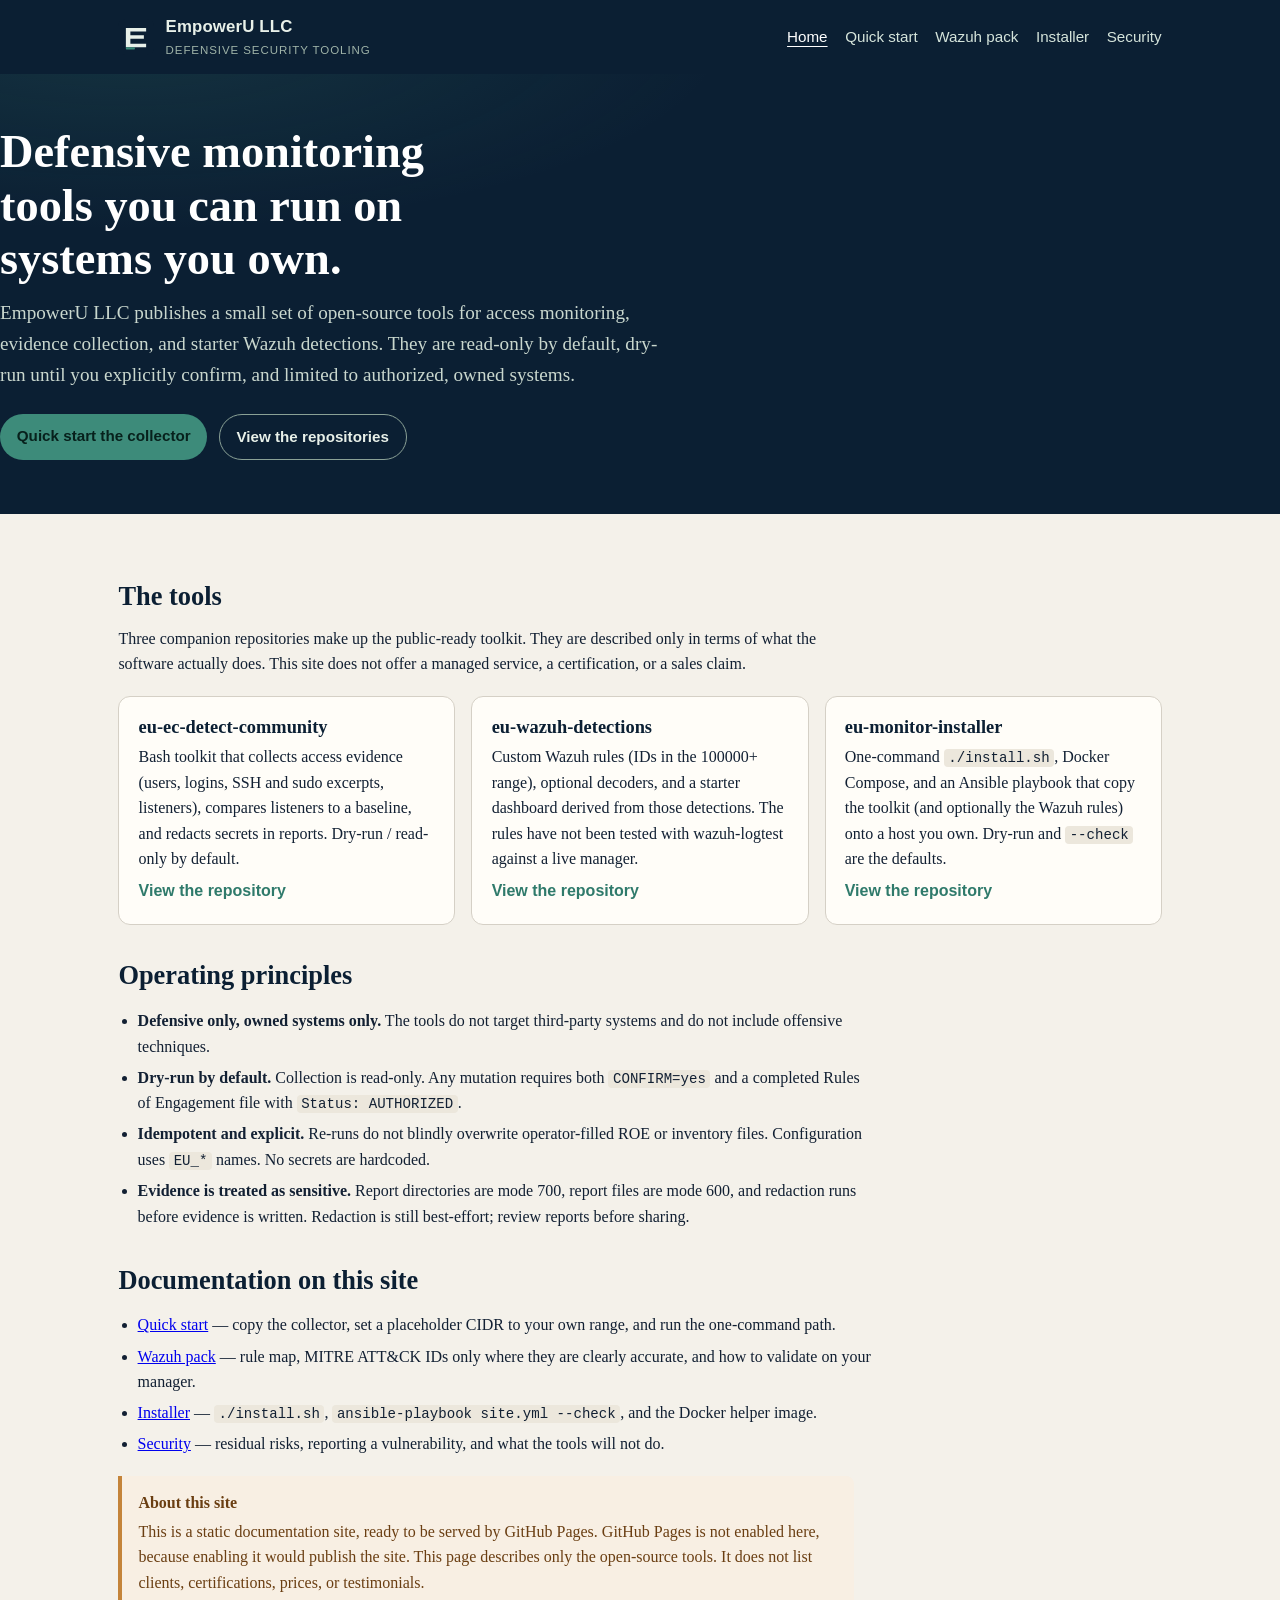
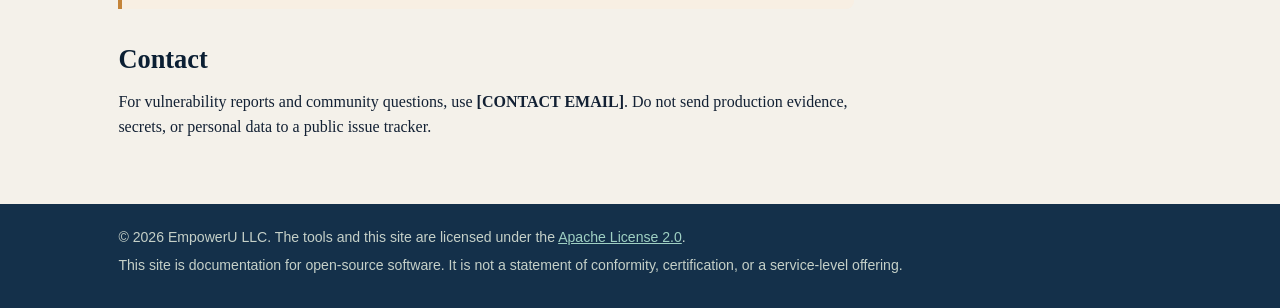
==== index.html @ fafade03 "Initial commit of the EmpowerU security tooling documentation site. Static HTML and CSS for a GitHub" ====
<!DOCTYPE html>
<html lang="en">
<head>
  <meta charset="utf-8">
  <meta name="viewport" content="width=device-width, initial-scale=1">
  <meta name="description" content="Open-source defensive security tooling published by EmpowerU LLC: access monitoring, Wazuh detection rules, and a dry-run installer.">
  <title>EmpowerU LLC — defensive security tooling</title>
  <link rel="stylesheet" href="css/styles.css">
  <link rel="icon" href="assets/mark.svg" type="image/svg+xml">
</head>
<body>
  <a class="skip" href="#content">Skip to content</a>
  <header class="site">
    <div class="wrap">
      <a class="brand" href="index.html">
        <img src="assets/mark.svg" alt="">
        <span>EmpowerU LLC<small>Defensive security tooling</small></span>
      </a>
      <nav class="primary" aria-label="Primary">
        <a href="index.html" aria-current="page">Home</a>
        <a href="docs/quick-start.html">Quick start</a>
        <a href="docs/wazuh-pack.html">Wazuh pack</a>
        <a href="docs/installer.html">Installer</a>
        <a href="docs/security.html">Security</a>
      </nav>
    </div>
  </header>

  <div class="hero">
    <div class="wrap">
      <h1>Defensive monitoring tools you can run on systems you own.</h1>
      <p class="lede">EmpowerU LLC publishes a small set of open-source tools for access monitoring, evidence collection, and starter Wazuh detections. They are read-only by default, dry-run until you explicitly confirm, and limited to authorized, owned systems.</p>
      <div class="actions">
        <a class="btn" href="docs/quick-start.html">Quick start the collector</a>
        <a class="btn-secondary" href="#tools">View the repositories</a>
      </div>
    </div>
  </div>

  <main id="content">
    <div class="wrap prose">
      <h2 id="tools">The tools</h2>
      <p>Three companion repositories make up the public-ready toolkit. They are described only in terms of what the software actually does. This site does not offer a managed service, a certification, or a sales claim.</p>

      <div class="cards">
        <article class="card">
          <h3>eu-ec-detect-community</h3>
          <p>Bash toolkit that collects access evidence (users, logins, SSH and sudo excerpts, listeners), compares listeners to a baseline, and redacts secrets in reports. Dry-run / read-only by default.</p>
          <a href="https://github.com/bravo1alpha95-dev/eu-ec-detect-community">View the repository</a>
        </article>
        <article class="card">
          <h3>eu-wazuh-detections</h3>
          <p>Custom Wazuh rules (IDs in the 100000+ range), optional decoders, and a starter dashboard derived from those detections. The rules have not been tested with wazuh-logtest against a live manager.</p>
          <a href="https://github.com/bravo1alpha95-dev/eu-wazuh-detections">View the repository</a>
        </article>
        <article class="card">
          <h3>eu-monitor-installer</h3>
          <p>One-command <code>./install.sh</code>, Docker Compose, and an Ansible playbook that copy the toolkit (and optionally the Wazuh rules) onto a host you own. Dry-run and <code>--check</code> are the defaults.</p>
          <a href="https://github.com/bravo1alpha95-dev/eu-monitor-installer">View the repository</a>
        </article>
      </div>

      <h2>Operating principles</h2>
      <ul class="principles">
        <li><strong>Defensive only, owned systems only.</strong> The tools do not target third-party systems and do not include offensive techniques.</li>
        <li><strong>Dry-run by default.</strong> Collection is read-only. Any mutation requires both <code>CONFIRM=yes</code> and a completed Rules of Engagement file with <code>Status: AUTHORIZED</code>.</li>
        <li><strong>Idempotent and explicit.</strong> Re-runs do not blindly overwrite operator-filled ROE or inventory files. Configuration uses <code>EU_*</code> names. No secrets are hardcoded.</li>
        <li><strong>Evidence is treated as sensitive.</strong> Report directories are mode 700, report files are mode 600, and redaction runs before evidence is written. Redaction is still best-effort; review reports before sharing.</li>
      </ul>

      <h2>Documentation on this site</h2>
      <ul class="principles">
        <li><a href="docs/quick-start.html">Quick start</a> — copy the collector, set a placeholder CIDR to your own range, and run the one-command path.</li>
        <li><a href="docs/wazuh-pack.html">Wazuh pack</a> — rule map, MITRE ATT&amp;CK IDs only where they are clearly accurate, and how to validate on your manager.</li>
        <li><a href="docs/installer.html">Installer</a> — <code>./install.sh</code>, <code>ansible-playbook site.yml --check</code>, and the Docker helper image.</li>
        <li><a href="docs/security.html">Security</a> — residual risks, reporting a vulnerability, and what the tools will not do.</li>
      </ul>

      <div class="callout">
        <strong>About this site</strong>
        This is a static documentation site, ready to be served by GitHub Pages. GitHub Pages is not enabled here, because enabling it would publish the site. This page describes only the open-source tools. It does not list clients, certifications, prices, or testimonials.
      </div>

      <h2>Contact</h2>
      <p>For vulnerability reports and community questions, use <strong>[CONTACT EMAIL]</strong>. Do not send production evidence, secrets, or personal data to a public issue tracker.</p>
    </div>
  </main>

  <footer class="site">
    <div class="wrap">
      <p>© 2026 EmpowerU LLC. The tools and this site are licensed under the <a href="https://github.com/bravo1alpha95-dev/eu-security-site/blob/main/LICENSE">Apache License 2.0</a>.</p>
      <p>This site is documentation for open-source software. It is not a statement of conformity, certification, or a service-level offering.</p>
    </div>
  </footer>
</body>
</html>
---- css/styles.css ----
/* EmpowerU security tooling site. Self-contained: no webfonts, no third-party scripts. */
:root {
  --ink: #122033;
  --ink-soft: #3a4a5c;
  --paper: #f4f1ea;
  --paper-2: #fffdf8;
  --navy: #0b1f33;
  --navy-2: #14304a;
  --teal: #2f7a6b;
  --teal-2: #3d8b7a;
  --line: #d5d0c6;
  --warn-bg: #f8efe3;
  --warn-ink: #6a3e12;
  --focus: #1d6fd6;
  --max: 68rem;
  --radius: 12px;
  font-synthesis: none;
}

*, *::before, *::after { box-sizing: border-box; }

html { scroll-behavior: smooth; }

body {
  margin: 0;
  font-family: "Iowan Old Style", "Palatino Linotype", Palatino, "Book Antiqua", "Times New Roman", serif;
  color: var(--ink);
  background: var(--paper);
  line-height: 1.6;
  min-height: 100vh;
  display: flex;
  flex-direction: column;
}

.skip {
  position: absolute;
  left: -999px;
  top: 0;
  background: var(--navy);
  color: #fff;
  padding: 0.5rem 1rem;
  z-index: 10;
}
.skip:focus { left: 0; }

header.site {
  background: var(--navy);
  color: #e8f0e9;
}

header.site .wrap {
  max-width: var(--max);
  margin: 0 auto;
  padding: 0.9rem 1.4rem;
  display: flex;
  align-items: center;
  justify-content: space-between;
  gap: 1rem;
  flex-wrap: wrap;
}

.brand {
  display: flex;
  align-items: center;
  gap: 0.75rem;
  color: inherit;
  text-decoration: none;
  font-weight: 650;
  letter-spacing: 0.01em;
}
.brand img { width: 2.2rem; height: 2.2rem; display: block; }
.brand span { font-family: "Segoe UI", "Helvetica Neue", Helvetica, Arial, sans-serif; font-size: 1.05rem; }
.brand small {
  display: block;
  font-weight: 400;
  font-size: 0.72rem;
  letter-spacing: 0.08em;
  text-transform: uppercase;
  color: #9fb3a8;
}

nav.primary { display: flex; flex-wrap: wrap; gap: 0.3rem 1.1rem; }
nav.primary a {
  color: #d5e4db;
  text-decoration: none;
  font-family: "Segoe UI", "Helvetica Neue", Helvetica, Arial, sans-serif;
  font-size: 0.95rem;
}
nav.primary a:hover, nav.primary a[aria-current="page"] {
  color: #fff;
  text-decoration: underline;
  text-underline-offset: 0.25em;
}

main { flex: 1; }
main .wrap, footer .wrap {
  max-width: var(--max);
  margin: 0 auto;
  padding: 2rem 1.4rem 3rem;
}

.hero {
  background:
    radial-gradient(1200px 400px at 10% -10%, rgba(61, 139, 122, 0.18), transparent 50%),
    var(--navy);
  color: #eef4ef;
  padding: 3.2rem 0 3.4rem;
}
.hero .wrap { padding-top: 0; padding-bottom: 0; }
.hero h1 {
  font-size: clamp(2rem, 4vw, 2.9rem);
  line-height: 1.15;
  margin: 0 0 0.8rem;
  font-weight: 650;
  max-width: 20ch;
}
.hero p.lede {
  font-size: 1.2rem;
  max-width: 42rem;
  margin: 0 0 1.5rem;
  color: #c9d7ce;
}
.actions { display: flex; flex-wrap: wrap; gap: 0.7rem; }

a.btn, a.btn-secondary {
  font-family: "Segoe UI", "Helvetica Neue", Helvetica, Arial, sans-serif;
  display: inline-block;
  padding: 0.6rem 1.05rem;
  border-radius: 999px;
  text-decoration: none;
  font-weight: 600;
  font-size: 0.95rem;
}
a.btn { background: var(--teal-2); color: #07211c; }
a.btn:hover { background: #4ea08e; }
a.btn-secondary { background: transparent; color: #e8f0e9; border: 1px solid #8aa196; }
a.btn-secondary:hover { border-color: #fff; color: #fff; }

h1, h2, h3 { font-weight: 650; line-height: 1.2; color: var(--navy); }
.hero h1 { color: #fff; }
h2 { font-size: 1.65rem; margin: 2.2rem 0 0.8rem; }
h3 { font-size: 1.15rem; margin: 1.4rem 0 0.5rem; }

p { margin: 0 0 1rem; }
.prose p, .prose li { max-width: 46rem; }
.muted { color: var(--ink-soft); }

.cards {
  display: grid;
  grid-template-columns: repeat(auto-fit, minmax(16.5rem, 1fr));
  gap: 1rem;
  margin: 1.2rem 0 2rem;
}
.card {
  background: var(--paper-2);
  border: 1px solid var(--line);
  border-radius: var(--radius);
  padding: 1.15rem 1.2rem 1.25rem;
  display: flex;
  flex-direction: column;
  gap: 0.4rem;
}
.card h3 { margin: 0; }
.card p { margin: 0; flex: 1; }
.card a { font-family: "Segoe UI", "Helvetica Neue", Helvetica, Arial, sans-serif; color: var(--teal); font-weight: 600; text-decoration: none; }
.card a:hover { text-decoration: underline; }

ul.principles { padding-left: 1.2rem; }
ul.principles li { margin: 0.35rem 0; }

.callout {
  background: var(--warn-bg);
  color: var(--warn-ink);
  border-left: 4px solid #c4843a;
  padding: 0.85rem 1rem;
  border-radius: 0 8px 8px 0;
  margin: 1.2rem 0;
  max-width: 46rem;
}
.callout strong { display: block; margin-bottom: 0.2rem; }

table {
  width: 100%;
  border-collapse: collapse;
  font-size: 0.95rem;
  background: var(--paper-2);
  margin: 1rem 0 1.5rem;
  overflow-x: auto;
  display: block;
  max-width: 100%;
}
th, td {
  text-align: left;
  padding: 0.55rem 0.7rem;
  border-bottom: 1px solid var(--line);
  vertical-align: top;
}
th { background: var(--navy-2); color: #eef4ef; font-family: "Segoe UI", "Helvetica Neue", Helvetica, Arial, sans-serif; font-weight: 600; }
code, kbd {
  font-family: "SFMono-Regular", "Cascadia Code", "Consolas", "Liberation Mono", Menlo, monospace;
  font-size: 0.88em;
  background: #ece7dc;
  padding: 0.08em 0.32em;
  border-radius: 4px;
}
pre {
  background: var(--navy);
  color: #e6eee8;
  padding: 1rem 1.1rem;
  border-radius: 8px;
  overflow-x: auto;
  max-width: 50rem;
}
pre code { background: transparent; color: inherit; padding: 0; font-size: 0.86rem; }

footer.site {
  background: var(--navy-2);
  color: #c5d0c8;
  font-family: "Segoe UI", "Helvetica Neue", Helvetica, Arial, sans-serif;
  font-size: 0.88rem;
}
footer.site .wrap { padding-top: 1.4rem; padding-bottom: 1.6rem; }
footer.site a { color: #9fd0c3; }
footer.site p { margin: 0 0 0.35rem; max-width: 50rem; }

a:focus-visible, button:focus-visible {
  outline: 3px solid var(--focus);
  outline-offset: 2px;
}

@media (prefers-reduced-motion: reduce) {
  html { scroll-behavior: auto; }
}

@media (max-width: 40rem) {
  .hero { padding: 2.2rem 0; }
  .hero h1 { max-width: none; }
}
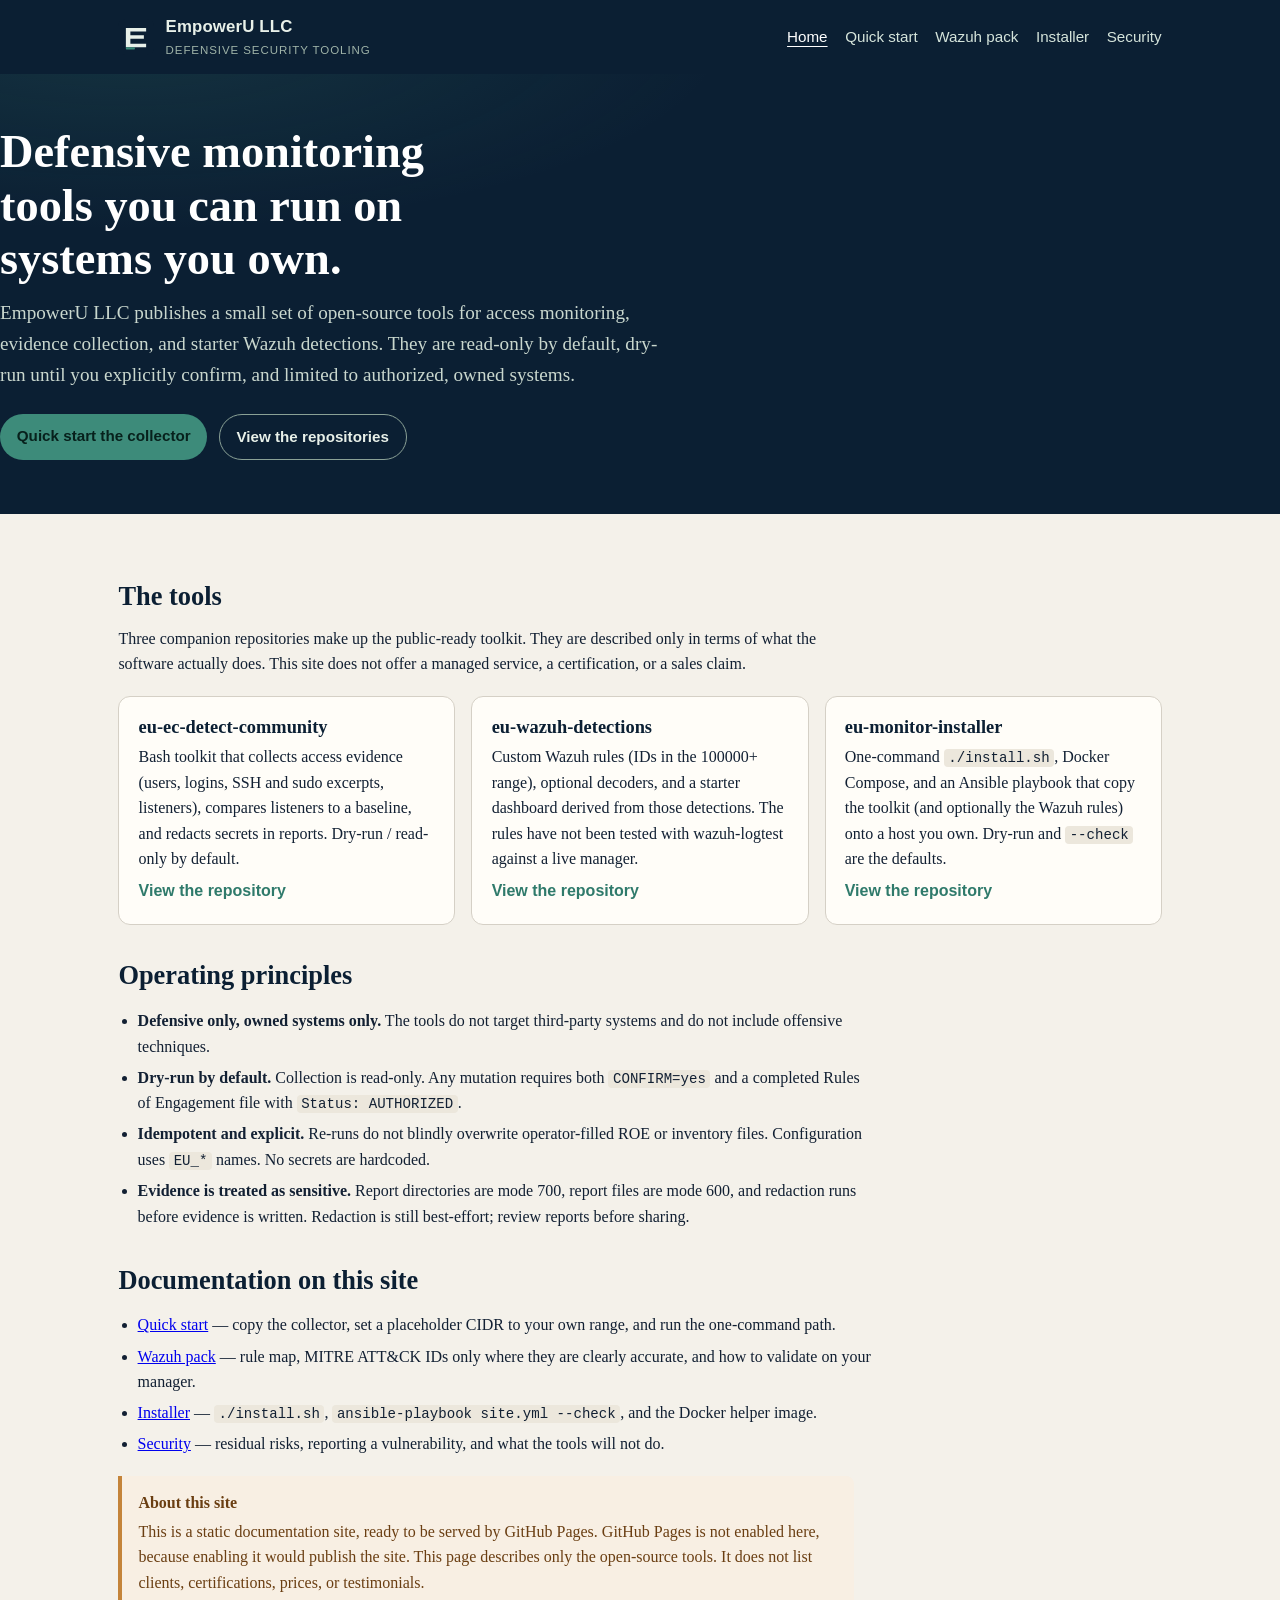
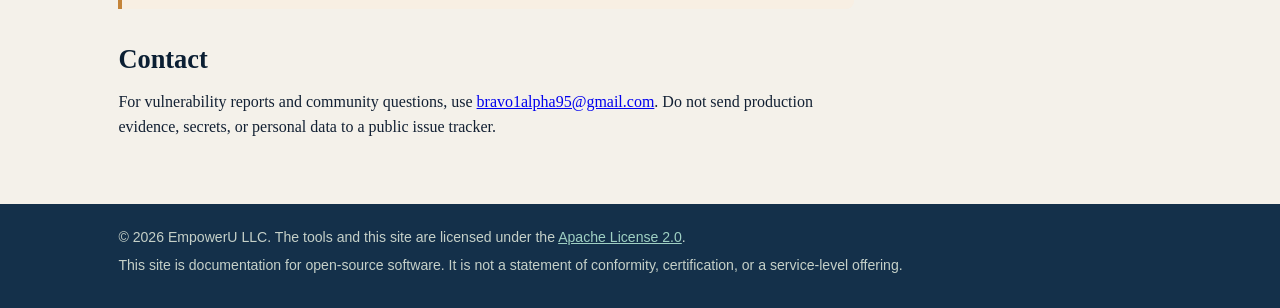
==== commit 501083ea: "Publish bravo1alpha95@gmail.com as the site and security contact. GitHub Pages is still not enabled." ====
--- a/index.html
+++ b/index.html
@@ -82,7 +82,7 @@
       </div>
 
       <h2>Contact</h2>
-      <p>For vulnerability reports and community questions, use <strong>[CONTACT EMAIL]</strong>. Do not send production evidence, secrets, or personal data to a public issue tracker.</p>
+      <p>For vulnerability reports and community questions, use <a href="mailto:bravo1alpha95@gmail.com">bravo1alpha95@gmail.com</a>. Do not send production evidence, secrets, or personal data to a public issue tracker.</p>
     </div>
   </main>
 
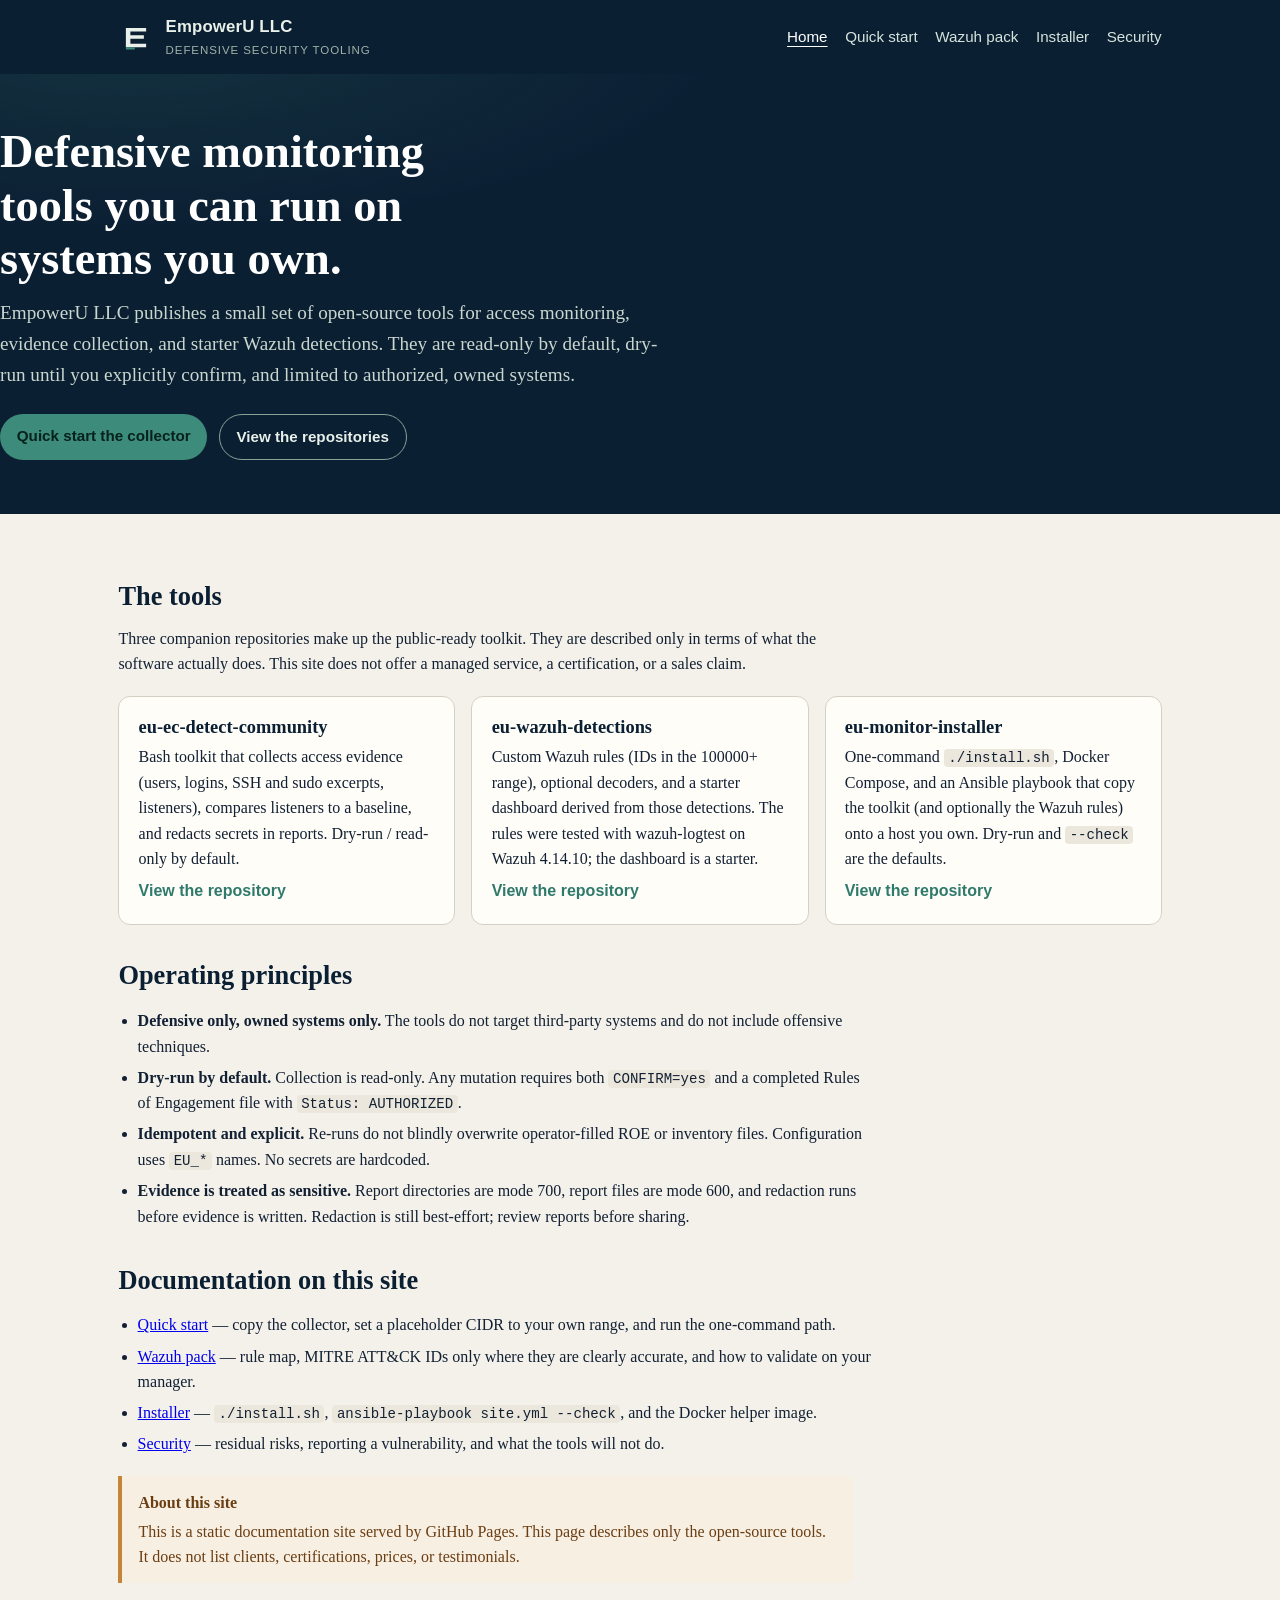
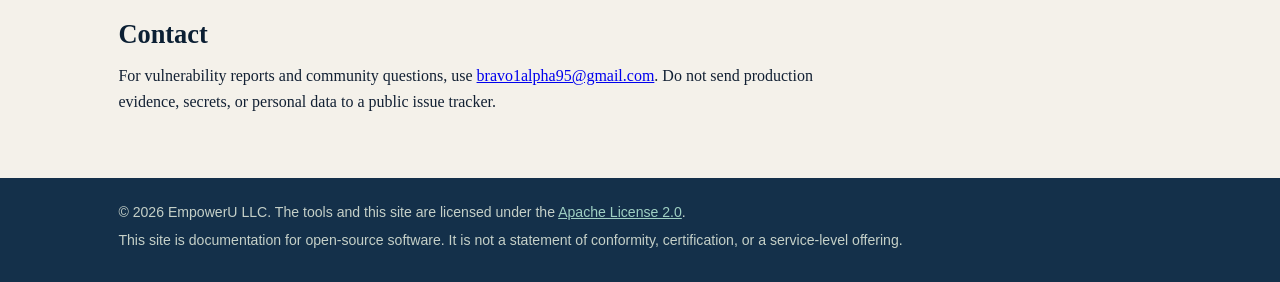
==== commit 6a1edaf9: "Correct stale launch claims: Pages is live, Wazuh rules tested on 4.14.10" ====
--- a/index.html
+++ b/index.html
@@ -50,7 +50,7 @@
         </article>
         <article class="card">
           <h3>eu-wazuh-detections</h3>
-          <p>Custom Wazuh rules (IDs in the 100000+ range), optional decoders, and a starter dashboard derived from those detections. The rules have not been tested with wazuh-logtest against a live manager.</p>
+          <p>Custom Wazuh rules (IDs in the 100000+ range), optional decoders, and a starter dashboard derived from those detections. The rules were tested with wazuh-logtest on Wazuh 4.14.10; the dashboard is a starter.</p>
           <a href="https://github.com/bravo1alpha95-dev/eu-wazuh-detections">View the repository</a>
         </article>
         <article class="card">
@@ -78,7 +78,7 @@
 
       <div class="callout">
         <strong>About this site</strong>
-        This is a static documentation site, ready to be served by GitHub Pages. GitHub Pages is not enabled here, because enabling it would publish the site. This page describes only the open-source tools. It does not list clients, certifications, prices, or testimonials.
+        This is a static documentation site served by GitHub Pages. This page describes only the open-source tools. It does not list clients, certifications, prices, or testimonials.
       </div>
 
       <h2>Contact</h2>
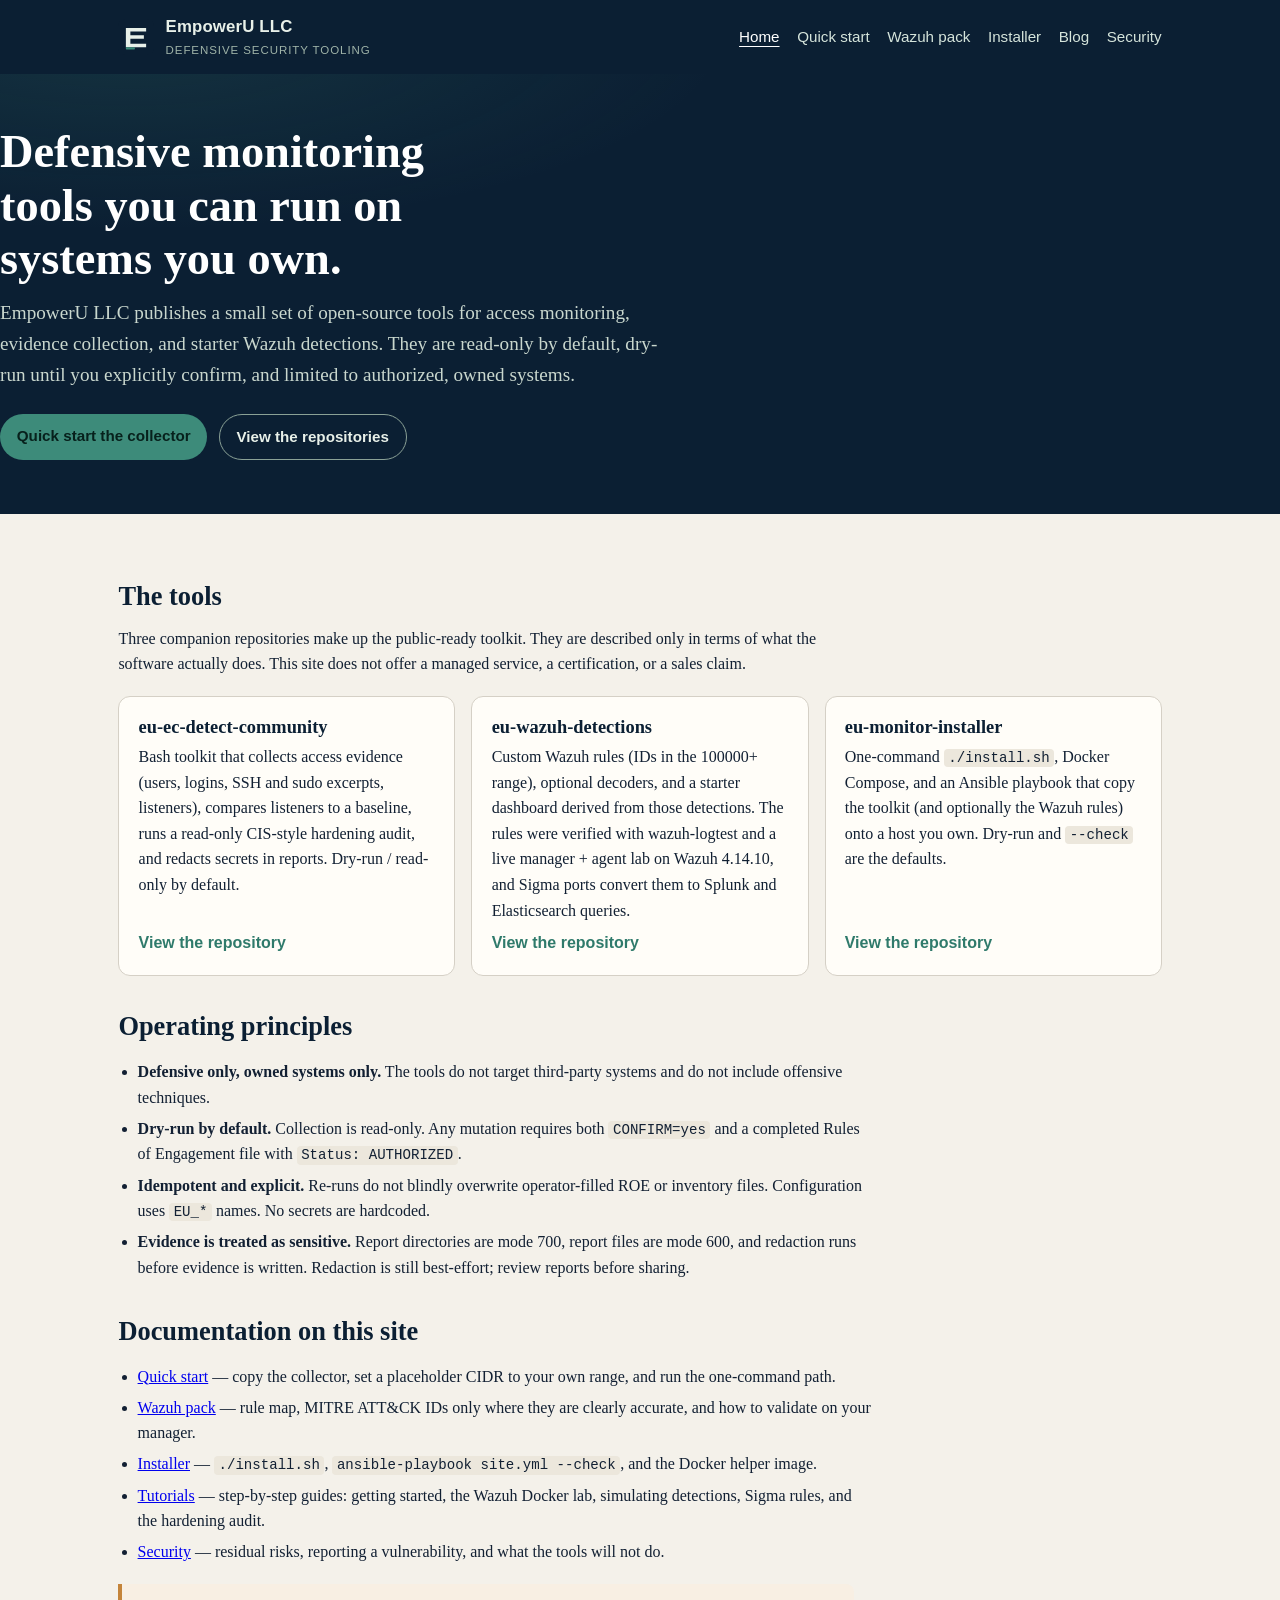
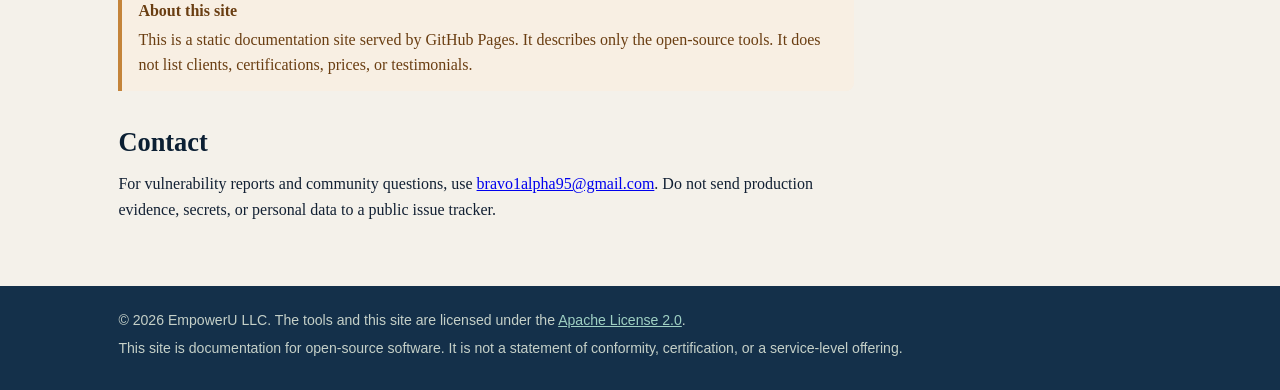
==== commit 61a78a6a: "Add a tutorials blog and refresh outdated tool status. Adds blog/ with an index and five tutorials (" ====
--- a/index.html
+++ b/index.html
@@ -21,6 +21,7 @@
         <a href="docs/quick-start.html">Quick start</a>
         <a href="docs/wazuh-pack.html">Wazuh pack</a>
         <a href="docs/installer.html">Installer</a>
+        <a href="blog/index.html">Blog</a>
         <a href="docs/security.html">Security</a>
       </nav>
     </div>
@@ -45,12 +46,12 @@
       <div class="cards">
         <article class="card">
           <h3>eu-ec-detect-community</h3>
-          <p>Bash toolkit that collects access evidence (users, logins, SSH and sudo excerpts, listeners), compares listeners to a baseline, and redacts secrets in reports. Dry-run / read-only by default.</p>
+          <p>Bash toolkit that collects access evidence (users, logins, SSH and sudo excerpts, listeners), compares listeners to a baseline, runs a read-only CIS-style hardening audit, and redacts secrets in reports. Dry-run / read-only by default.</p>
           <a href="https://github.com/bravo1alpha95-dev/eu-ec-detect-community">View the repository</a>
         </article>
         <article class="card">
           <h3>eu-wazuh-detections</h3>
-          <p>Custom Wazuh rules (IDs in the 100000+ range), optional decoders, and a starter dashboard derived from those detections. The rules were tested with wazuh-logtest on Wazuh 4.14.10; the dashboard is a starter.</p>
+          <p>Custom Wazuh rules (IDs in the 100000+ range), optional decoders, and a starter dashboard derived from those detections. The rules were verified with wazuh-logtest and a live manager + agent lab on Wazuh 4.14.10, and Sigma ports convert them to Splunk and Elasticsearch queries.</p>
           <a href="https://github.com/bravo1alpha95-dev/eu-wazuh-detections">View the repository</a>
         </article>
         <article class="card">
@@ -73,12 +74,13 @@
         <li><a href="docs/quick-start.html">Quick start</a> — copy the collector, set a placeholder CIDR to your own range, and run the one-command path.</li>
         <li><a href="docs/wazuh-pack.html">Wazuh pack</a> — rule map, MITRE ATT&amp;CK IDs only where they are clearly accurate, and how to validate on your manager.</li>
         <li><a href="docs/installer.html">Installer</a> — <code>./install.sh</code>, <code>ansible-playbook site.yml --check</code>, and the Docker helper image.</li>
+        <li><a href="blog/index.html">Tutorials</a> — step-by-step guides: getting started, the Wazuh Docker lab, simulating detections, Sigma rules, and the hardening audit.</li>
         <li><a href="docs/security.html">Security</a> — residual risks, reporting a vulnerability, and what the tools will not do.</li>
       </ul>
 
       <div class="callout">
         <strong>About this site</strong>
-        This is a static documentation site served by GitHub Pages. This page describes only the open-source tools. It does not list clients, certifications, prices, or testimonials.
+        This is a static documentation site served by GitHub Pages. It describes only the open-source tools. It does not list clients, certifications, prices, or testimonials.
       </div>
 
       <h2>Contact</h2>
--- a/css/styles.css
+++ b/css/styles.css
@@ -236,3 +236,13 @@
   .hero { padding: 2.2rem 0; }
   .hero h1 { max-width: none; }
 }
+
+/* Blog / tutorials */
+.post-meta { font-family: "Segoe UI", "Helvetica Neue", Helvetica, Arial, sans-serif; font-size: 0.9rem; color: var(--ink-soft); margin: 0 0 0.6rem; }
+.post-meta a { color: var(--teal); }
+.card .post-meta { flex: 0; margin: 0; }
+.card h3 a { color: var(--navy); text-decoration: none; font-weight: 650; font-size: inherit; }
+.card h3 a:hover { color: var(--teal); text-decoration: underline; }
+.post h1 { margin-top: 0.4rem; }
+.lede-dark { font-size: 1.08rem; }
+.post-nav { margin-top: 2rem; }
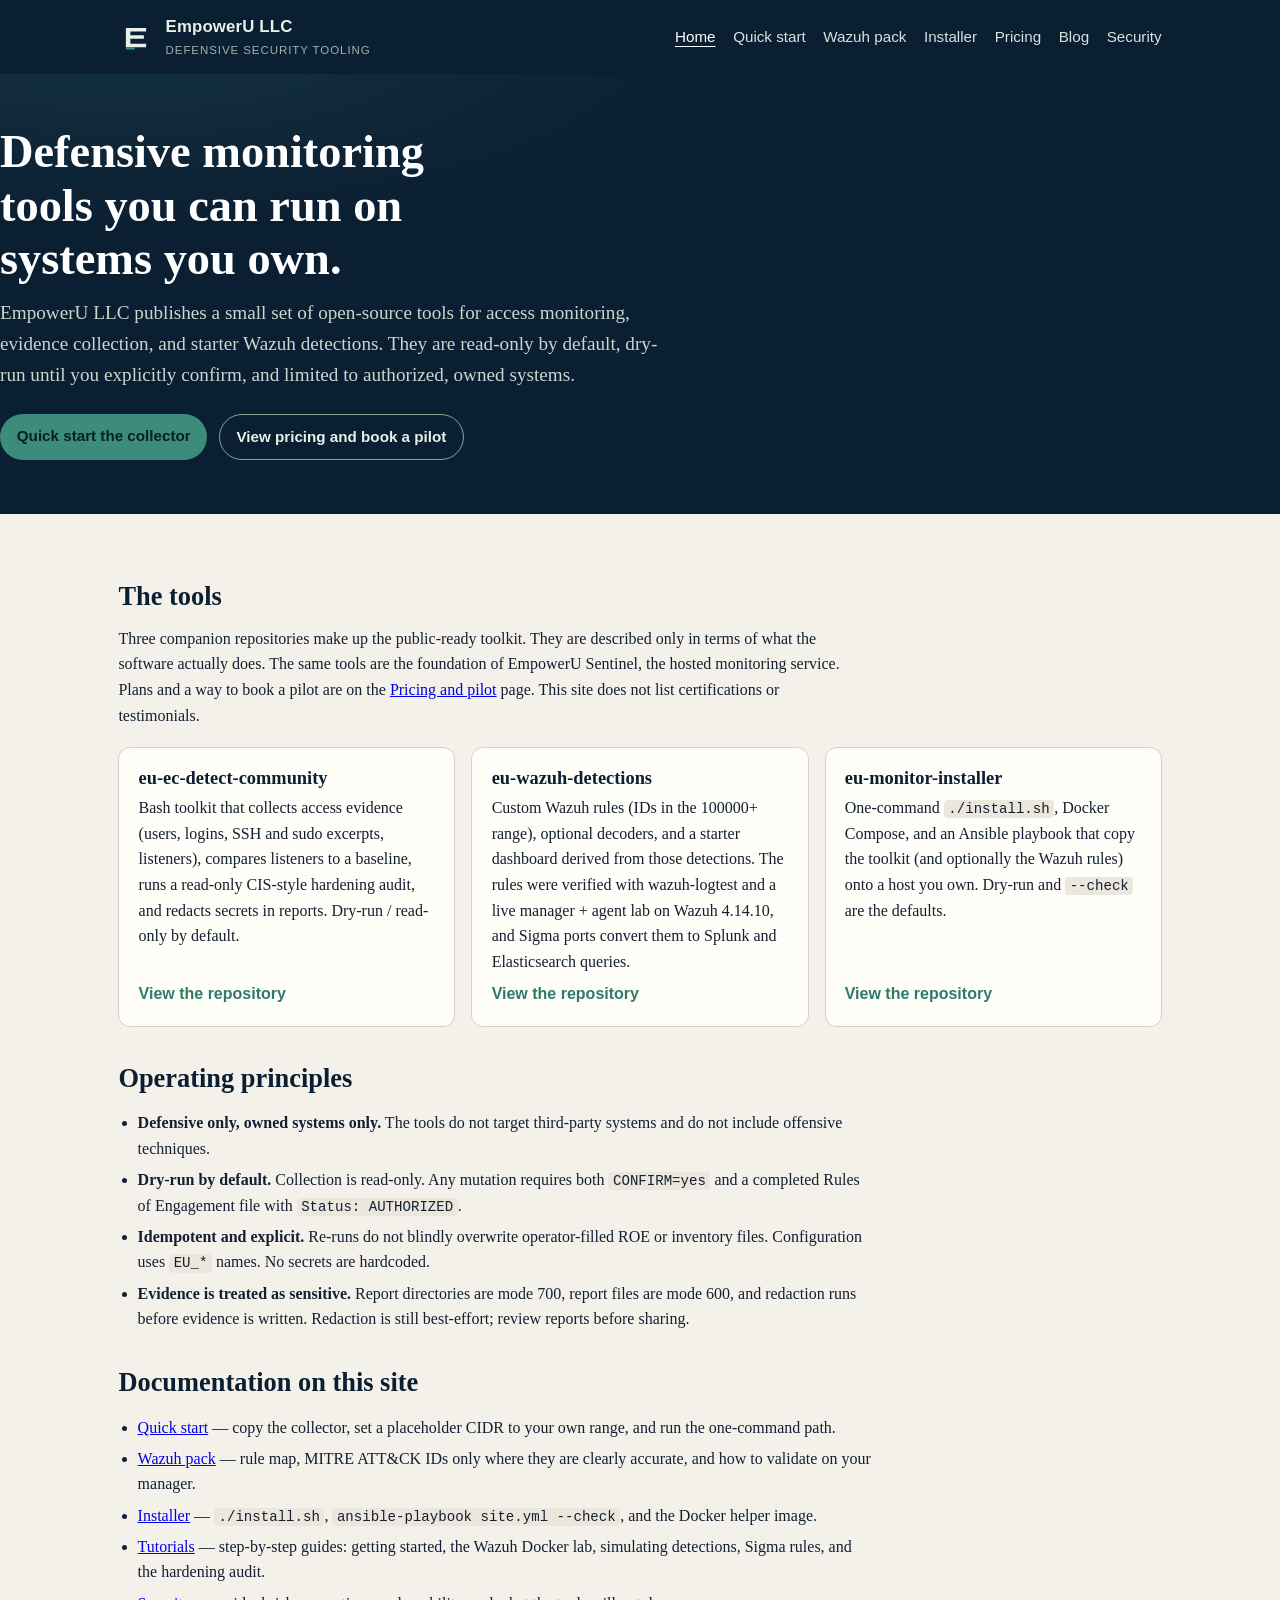
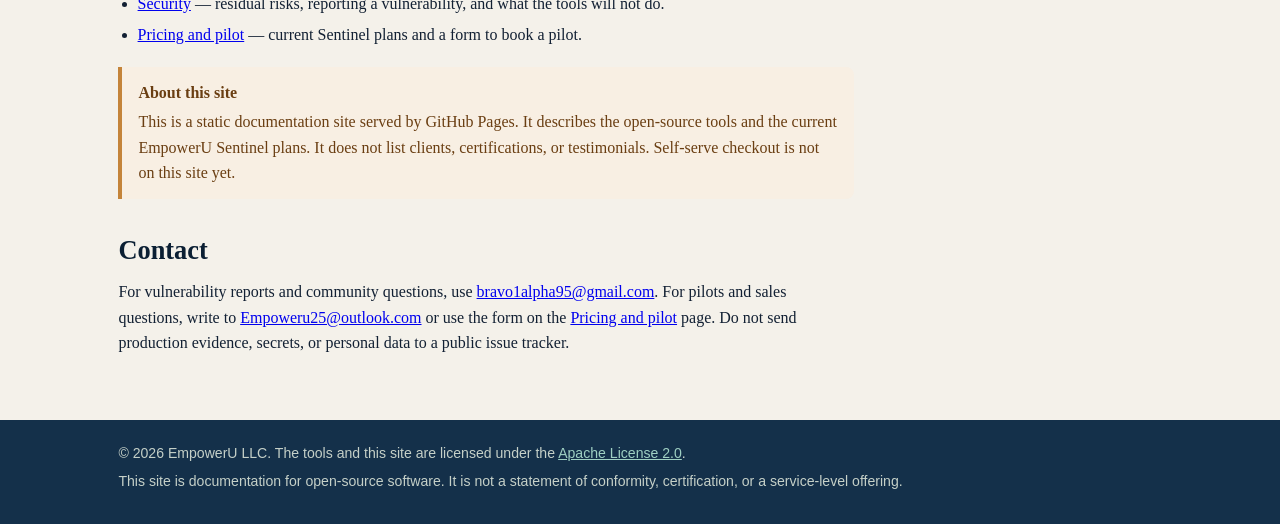
==== commit fa5fd36d: "Add Pricing and Pilot page with a mailto booking form List the approved Sentinel plans and link the " ====
--- a/index.html
+++ b/index.html
@@ -3,7 +3,7 @@
 <head>
   <meta charset="utf-8">
   <meta name="viewport" content="width=device-width, initial-scale=1">
-  <meta name="description" content="Open-source defensive security tooling published by EmpowerU LLC: access monitoring, Wazuh detection rules, and a dry-run installer.">
+  <meta name="description" content="Open-source defensive security tooling published by EmpowerU LLC, plus EmpowerU Sentinel plans and a way to book a pilot.">
   <title>EmpowerU LLC — defensive security tooling</title>
   <link rel="stylesheet" href="css/styles.css">
   <link rel="icon" href="assets/mark.svg" type="image/svg+xml">
@@ -21,6 +21,7 @@
         <a href="docs/quick-start.html">Quick start</a>
         <a href="docs/wazuh-pack.html">Wazuh pack</a>
         <a href="docs/installer.html">Installer</a>
+        <a href="docs/pricing.html">Pricing</a>
         <a href="blog/index.html">Blog</a>
         <a href="docs/security.html">Security</a>
       </nav>
@@ -33,7 +34,7 @@
       <p class="lede">EmpowerU LLC publishes a small set of open-source tools for access monitoring, evidence collection, and starter Wazuh detections. They are read-only by default, dry-run until you explicitly confirm, and limited to authorized, owned systems.</p>
       <div class="actions">
         <a class="btn" href="docs/quick-start.html">Quick start the collector</a>
-        <a class="btn-secondary" href="#tools">View the repositories</a>
+        <a class="btn-secondary" href="docs/pricing.html">View pricing and book a pilot</a>
       </div>
     </div>
   </div>
@@ -41,7 +42,7 @@
   <main id="content">
     <div class="wrap prose">
       <h2 id="tools">The tools</h2>
-      <p>Three companion repositories make up the public-ready toolkit. They are described only in terms of what the software actually does. This site does not offer a managed service, a certification, or a sales claim.</p>
+      <p>Three companion repositories make up the public-ready toolkit. They are described only in terms of what the software actually does. The same tools are the foundation of EmpowerU Sentinel, the hosted monitoring service. Plans and a way to book a pilot are on the <a href="docs/pricing.html">Pricing and pilot</a> page. This site does not list certifications or testimonials.</p>
 
       <div class="cards">
         <article class="card">
@@ -76,15 +77,16 @@
         <li><a href="docs/installer.html">Installer</a> — <code>./install.sh</code>, <code>ansible-playbook site.yml --check</code>, and the Docker helper image.</li>
         <li><a href="blog/index.html">Tutorials</a> — step-by-step guides: getting started, the Wazuh Docker lab, simulating detections, Sigma rules, and the hardening audit.</li>
         <li><a href="docs/security.html">Security</a> — residual risks, reporting a vulnerability, and what the tools will not do.</li>
+        <li><a href="docs/pricing.html">Pricing and pilot</a> — current Sentinel plans and a form to book a pilot.</li>
       </ul>
 
       <div class="callout">
         <strong>About this site</strong>
-        This is a static documentation site served by GitHub Pages. It describes only the open-source tools. It does not list clients, certifications, prices, or testimonials.
+        This is a static documentation site served by GitHub Pages. It describes the open-source tools and the current EmpowerU Sentinel plans. It does not list clients, certifications, or testimonials. Self-serve checkout is not on this site yet.
       </div>
 
       <h2>Contact</h2>
-      <p>For vulnerability reports and community questions, use <a href="mailto:bravo1alpha95@gmail.com">bravo1alpha95@gmail.com</a>. Do not send production evidence, secrets, or personal data to a public issue tracker.</p>
+      <p>For vulnerability reports and community questions, use <a href="mailto:bravo1alpha95@gmail.com">bravo1alpha95@gmail.com</a>. For pilots and sales questions, write to <a href="mailto:Empoweru25@outlook.com">Empoweru25@outlook.com</a> or use the form on the <a href="docs/pricing.html">Pricing and pilot</a> page. Do not send production evidence, secrets, or personal data to a public issue tracker.</p>
     </div>
   </main>
 
--- a/css/styles.css
+++ b/css/styles.css
@@ -246,3 +246,86 @@
 .post h1 { margin-top: 0.4rem; }
 .lede-dark { font-size: 1.08rem; }
 .post-nav { margin-top: 2rem; }
+
+/* Pricing plans and the Book a pilot form */
+.frame-line {
+  font-family: "Segoe UI", "Helvetica Neue", Helvetica, Arial, sans-serif;
+  font-weight: 600;
+  margin: 0 0 0.25rem;
+  color: var(--navy);
+}
+.motto { margin-top: 0; }
+.plans { margin-top: 1rem; }
+.card .price {
+  font-family: "Segoe UI", "Helvetica Neue", Helvetica, Arial, sans-serif;
+  color: var(--navy);
+  margin: 0.15rem 0 0.6rem;
+  line-height: 1.45;
+}
+.price-amount { font-size: 1.35rem; font-weight: 650; }
+
+.pilot-form {
+  max-width: 32rem;
+  margin: 1.2rem 0 1rem;
+  padding: 1.15rem 1.2rem 1.3rem;
+  background: var(--paper-2);
+  border: 1px solid var(--line);
+  border-radius: var(--radius);
+}
+.field { margin: 0 0 1rem; }
+.field label {
+  display: block;
+  font-family: "Segoe UI", "Helvetica Neue", Helvetica, Arial, sans-serif;
+  font-weight: 600;
+  margin: 0 0 0.3rem;
+}
+.req { font-weight: 400; color: var(--ink-soft); font-size: 0.9em; }
+.field input,
+.field select,
+.field textarea {
+  width: 100%;
+  max-width: 32rem;
+  font: inherit;
+  color: var(--ink);
+  background: #fff;
+  border: 1px solid var(--line);
+  border-radius: 8px;
+  padding: 0.5rem 0.65rem;
+}
+.field textarea { resize: vertical; min-height: 8rem; }
+.field input:focus-visible,
+.field select:focus-visible,
+.field textarea:focus-visible {
+  outline: 3px solid var(--focus);
+  outline-offset: 2px;
+}
+.field [aria-invalid="true"] {
+  border-color: #9a2d16;
+}
+.hint, .field-error { font-size: 0.9rem; margin: 0.35rem 0 0; }
+.hint { color: var(--ink-soft); }
+.field-error { color: #9a2d16; }
+.form-errors {
+  background: var(--warn-bg);
+  color: var(--warn-ink);
+  border-left: 4px solid #c4843a;
+  padding: 0.75rem 1rem;
+  border-radius: 0 8px 8px 0;
+  margin: 1rem 0;
+  max-width: 32rem;
+}
+button.btn {
+  font-family: "Segoe UI", "Helvetica Neue", Helvetica, Arial, sans-serif;
+  display: inline-block;
+  padding: 0.6rem 1.05rem;
+  border-radius: 999px;
+  border: 0;
+  text-decoration: none;
+  font-weight: 600;
+  font-size: 0.95rem;
+  background: var(--teal-2);
+  color: #07211c;
+  cursor: pointer;
+}
+button.btn:hover { background: #4ea08e; }
+.noscript-note { max-width: 32rem; }
